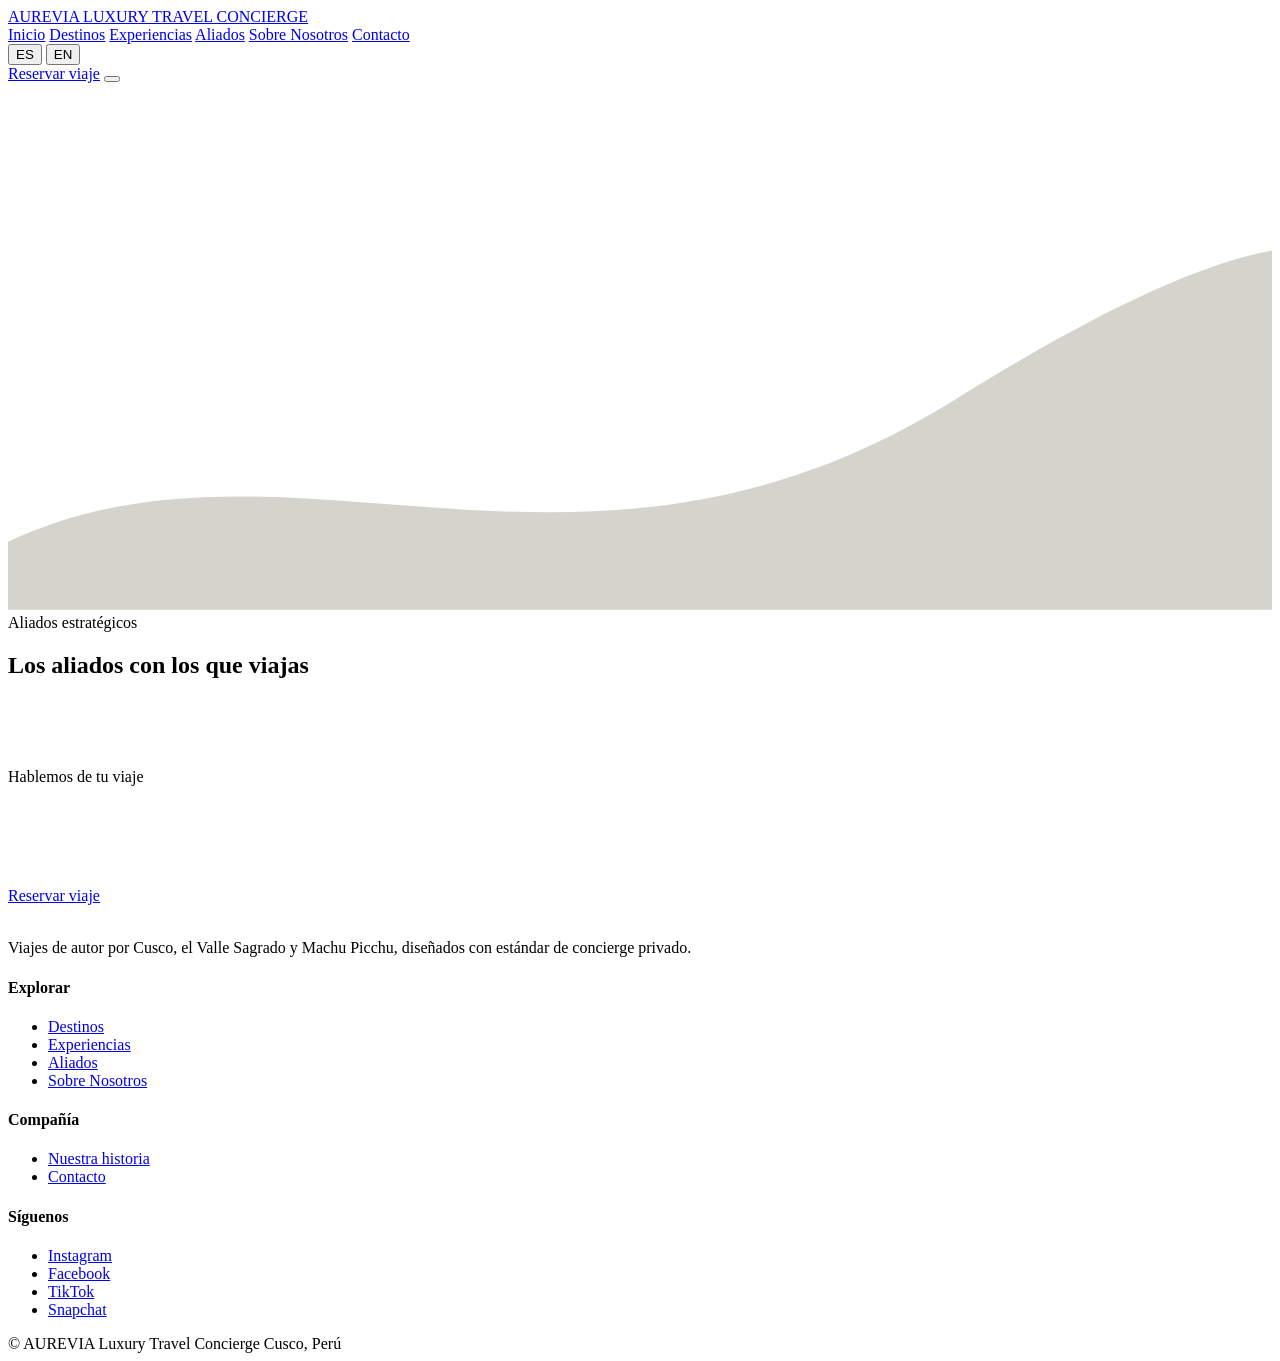
==== aliados.html @ 3291f4ff "Add files via upload" ====
<!DOCTYPE html>
<html lang="es">
<head>
<meta charset="UTF-8">
<meta name="viewport" content="width=device-width, initial-scale=1.0">
<title>Aliados — AUREVIA Luxury Travel Concierge</title>
<meta name="description" content="Los hoteles y trenes aliados de AUREVIA en Cusco, el Valle Sagrado y Machu Picchu, evaluados directamente por nuestro equipo.">
<link rel="icon" href="data:,">
<link rel="stylesheet" href="css/style.css">
</head>
<body>

<header class="site-header">
  <div class="container">
    <a href="index.html" class="logo">
      <span class="logo-mark"></span>
      <span class="logo-text">
        <span class="logo-word">AUREVIA</span>
        <span class="logo-tag">LUXURY TRAVEL CONCIERGE</span>
      </span>
    </a>
    <nav class="main-nav">
      <a href="index.html" data-i18n="nav_inicio">Inicio</a>
      <a href="destinos.html" data-i18n="nav_destinos">Destinos</a>
      <a href="experiencias.html" data-i18n="nav_experiencias">Experiencias</a>
      <a href="aliados.html" aria-current="page" data-i18n="nav_aliados">Aliados</a>
      <a href="sobre-nosotros.html" data-i18n="nav_nosotros">Sobre Nosotros</a>
      <a href="index.html#contacto" data-i18n="nav_contacto">Contacto</a>
    </nav>
    <div class="header-actions">
      <div class="lang-toggle">
        <button type="button" data-lang="es">ES</button>
        <button type="button" data-lang="en">EN</button>
      </div>
      <a href="index.html#contacto" class="btn" data-i18n="cta_reservar">Reservar viaje</a>
      <button class="nav-toggle" data-i18n-aria="aria_abrir_menu" aria-label="Abrir menú" aria-expanded="false"></button>
    </div>
  </div>
</header>

<main>
  <section class="page-hero">
    <div class="brand-curve">
      <svg viewBox="0 0 1200 500" preserveAspectRatio="none">
        <path d="M-100 500 C 200 250, 500 550, 900 300 S 1300 200 1300 200 V500 Z" fill="#959581" opacity="0.4"/>
      </svg>
    </div>
    <div class="container">
      <span class="section-kicker" data-i18n="aliados_kicker">Aliados estratégicos</span>
      <h1 data-i18n="aliados_page_title">Los aliados con los que viajas</h1>
      <p class="lede" style="color:rgba(255,255,255,.78);max-width:56ch;margin-top:1rem" data-i18n="aliados_page_lede">Cada hotel y cada tren de este listado pasó por una evaluación directa de AUREVIA antes de sumarse como aliado — no son acuerdos comerciales genéricos.</p>
      <div class="filter-row" data-filter-for="aliados-grid"></div>
    </div>
  </section>

  <section>
    <div class="container">
      <div class="card-grid" id="aliados-grid"></div>
    </div>
  </section>

  <section class="bg-black text-center">
    <div class="container center-head">
      <span class="section-kicker" style="color:var(--c-olive)" data-i18n="closing_kicker">Hablemos de tu viaje</span>
      <h2 style="color:#fff" data-i18n="closing_title">Cuéntanos qué estás imaginando</h2>
      <p style="color:rgba(255,255,255,.75);margin-inline:auto;margin-top:1rem" data-i18n="closing_text">Un especialista de AUREVIA te responderá en menos de 24 horas con una propuesta inicial.</p>
      <a href="index.html#contacto" class="btn btn-light mt-lg" data-i18n="cta_reservar">Reservar viaje</a>
    </div>
  </section>
</main>

<footer class="site-footer">
  <div class="container">
    <div class="footer-grid">
      <div class="footer-brand">
        <span class="logo-word" style="color:#fff">AUREVIA</span>
        <p data-i18n="footer_tagline">Viajes de autor por Cusco, el Valle Sagrado y Machu Picchu, diseñados con estándar de concierge privado.</p>
      </div>
      <div>
        <h4 data-i18n="footer_explorar">Explorar</h4>
        <ul>
          <li><a href="destinos.html" data-i18n="nav_destinos">Destinos</a></li>
          <li><a href="experiencias.html" data-i18n="nav_experiencias">Experiencias</a></li>
          <li><a href="aliados.html" data-i18n="nav_aliados">Aliados</a></li>
          <li><a href="sobre-nosotros.html" data-i18n="nav_nosotros">Sobre Nosotros</a></li>
        </ul>
      </div>
      <div>
        <h4 data-i18n="footer_compania">Compañía</h4>
        <ul>
          <li><a href="sobre-nosotros.html" data-i18n="footer_historia">Nuestra historia</a></li>
          <li><a href="index.html#contacto" data-i18n="nav_contacto">Contacto</a></li>
        </ul>
      </div>
      <div>
        <h4 data-i18n="footer_seguenos">Síguenos</h4>
        <ul>
          <li><a href="#">Instagram</a></li>
          <li><a href="#">Facebook</a></li>
          <li><a href="#">TikTok</a></li>
          <li><a href="#">Snapchat</a></li>
        </ul>
      </div>
    </div>
    <div class="footer-bottom">
      <span>© <span data-year></span> AUREVIA Luxury Travel Concierge</span>
      <span data-i18n="footer_location">Cusco, Perú</span>
    </div>
  </div>
</footer>

<a href="https://wa.me/51984000000?text=Hola%20AUREVIA%2C%20quisiera%20más%20información%20sobre%20un%20viaje"
   target="_blank" rel="noopener" class="whatsapp-float" aria-label="WhatsApp"></a>

<script src="js/icons.js"></script>
<script src="js/data.js"></script>
<script src="js/main.js"></script>
</body>
</html>
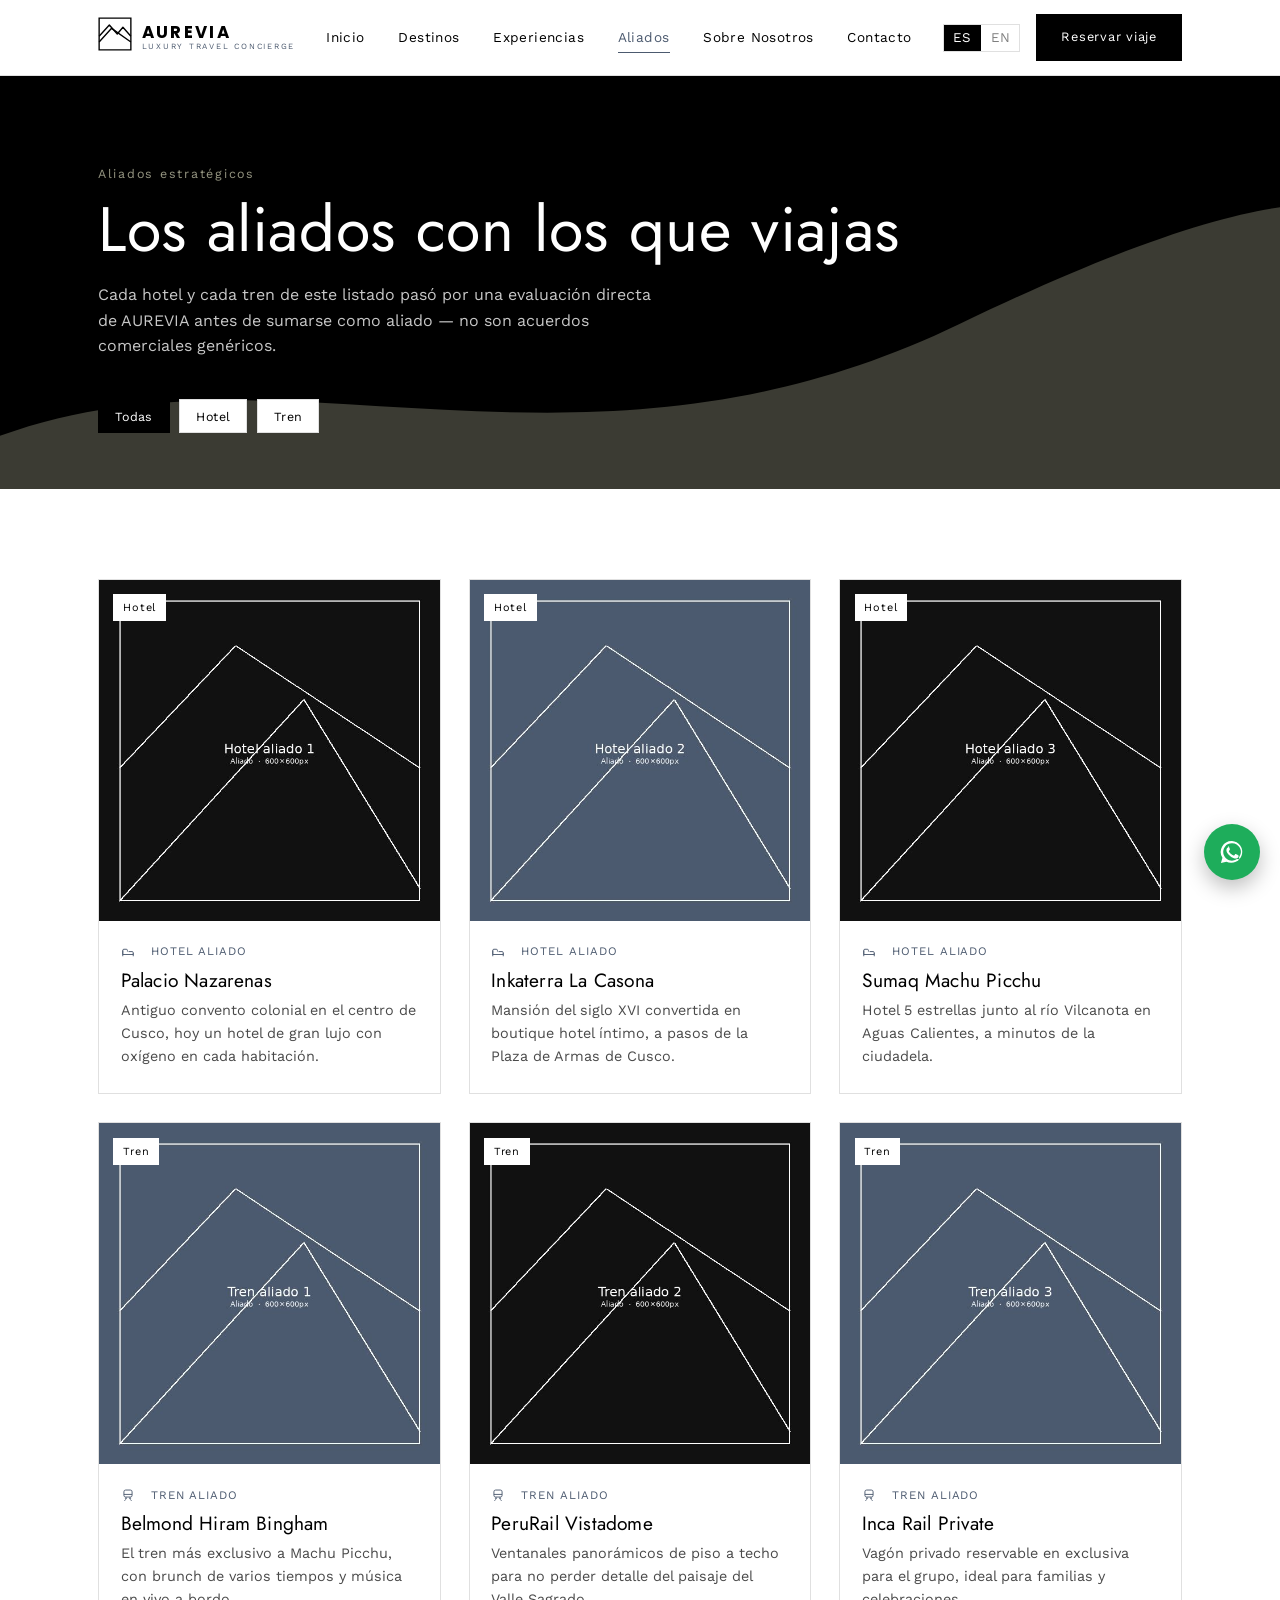
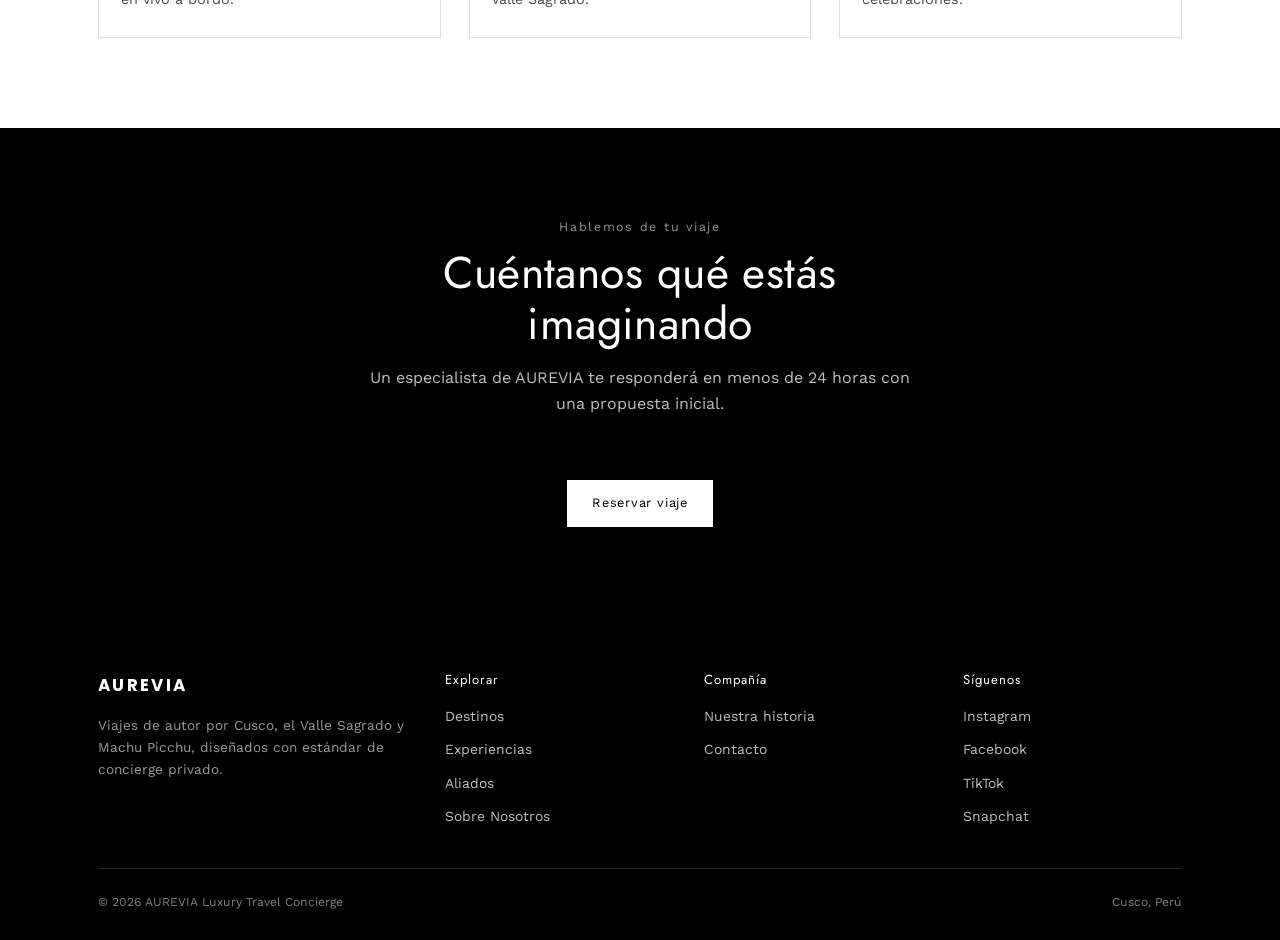
==== commit 3310bdbd: "Add files via upload" ====
--- a/aliados.html
+++ b/aliados.html
@@ -5,7 +5,20 @@
 <meta name="viewport" content="width=device-width, initial-scale=1.0">
 <title>Aliados — AUREVIA Luxury Travel Concierge</title>
 <meta name="description" content="Los hoteles y trenes aliados de AUREVIA en Cusco, el Valle Sagrado y Machu Picchu, evaluados directamente por nuestro equipo.">
+<link rel="canonical" href="https://aurevia-luxury.com/aliados.html">
+<meta name="theme-color" content="#4C5A6F">
+<meta property="og:type" content="website">
+<meta property="og:site_name" content="AUREVIA Luxury Travel Concierge">
+<meta property="og:title" content="Aliados — AUREVIA Luxury Travel Concierge">
+<meta property="og:description" content="Los hoteles y trenes aliados de AUREVIA en Cusco, el Valle Sagrado y Machu Picchu, evaluados directamente por nuestro equipo.">
+<meta property="og:url" content="https://aurevia-luxury.com/aliados.html">
+<meta property="og:image" content="https://aurevia-luxury.com/img/hero-portada-01.jpg">
+<meta property="og:locale" content="es_PE">
+<meta name="twitter:card" content="summary_large_image">
 <link rel="icon" href="data:,">
+<link rel="preconnect" href="https://fonts.googleapis.com">
+<link rel="preconnect" href="https://fonts.gstatic.com" crossorigin>
+<link rel="stylesheet" href="https://fonts.googleapis.com/css2?family=Jost:wght@300;400;500&family=Poppins:wght@600;700&family=Work+Sans:wght@400;500;600&display=swap">
 <link rel="stylesheet" href="css/style.css">
 </head>
 <body>
@@ -109,11 +122,12 @@
   </div>
 </footer>
 
-<a href="https://wa.me/51984000000?text=Hola%20AUREVIA%2C%20quisiera%20más%20información%20sobre%20un%20viaje"
+<a href="https://wa.me/51978276600?text=Hola%20AUREVIA%2C%20quisiera%20más%20información%20sobre%20un%20viaje"
    target="_blank" rel="noopener" class="whatsapp-float" aria-label="WhatsApp"></a>
 
 <script src="js/icons.js"></script>
 <script src="js/data.js"></script>
+<script src="js/img-seo.js"></script>
 <script src="js/main.js"></script>
 </body>
 </html>
--- a/css/style.css
+++ b/css/style.css
@@ -0,0 +1,469 @@
+/* =========================================================
+   AUREVIA — Luxury Travel Concierge
+   Sistema de diseño basado en MANUAL_DE_IDENTIDAD_CORPORATIVA
+   ========================================================= */
+
+/* ---- Fuentes (sustitutas libres — ver README.md) ---- */
+
+:root{
+  /* Paleta oficial del manual (pág. 7-8) */
+  --c-black:      #000000;   /* Pantone Black 6C */
+  --c-white:      #FFFFFF;
+  --c-blue:       #4C5A6F;   /* Azul acero — Pantone 7694 U */
+  --c-olive:      #959581;   /* Verde oliva — Pantone 5767 U */
+
+  /* Neutros de soporte (no oficiales, solo para superficies/UI) */
+  --c-ivory:      #F5F3EE;   /* fondo cálido, como en las láminas del manual */
+  --c-ivory-2:    #EAE7DE;
+  --c-line:       rgba(0,0,0,.12);
+  --c-blue-10:    rgba(76,90,111,.08);
+  --c-olive-10:   rgba(149,149,129,.14);
+
+  /* Tipografía */
+  --f-logo:     'Poppins', sans-serif;      /* reemplazo temporal de Circular Std Medium (uso exclusivo del logo) */
+  --f-heading:  'Jost', sans-serif;         /* reemplazo temporal de Louis George Cafe Light */
+  --f-body:     'Work Sans', sans-serif;    /* reemplazo temporal de Apercu Pro */
+
+  /* Escala tipográfica */
+  --step-1: clamp(2.6rem, 2rem + 2.4vw, 4.6rem);   /* H1 hero */
+  --step-2: clamp(1.9rem, 1.5rem + 1.6vw, 3rem);   /* H2 sección */
+  --step-3: clamp(1.3rem, 1.1rem + .6vw, 1.7rem);  /* H3 tarjeta */
+  --step-0: 1rem;
+  --step--1: .875rem;
+
+  /* Layout */
+  --container: 1180px;
+  --gutter: clamp(1.25rem, 4vw, 3rem);
+  --radius: 2px; /* la marca es angular — sin esquinas redondeadas */
+
+  --ease: cubic-bezier(.4,0,.2,1);
+}
+
+*,*::before,*::after{ box-sizing:border-box; }
+html{ scroll-behavior:smooth; }
+/* Red de seguridad: cualquier ícono SVG inyectado por JS que no tenga
+   una regla de tamaño más específica cae aquí, en vez de renderizar
+   al tamaño por defecto del navegador (300×150) y romper el layout. */
+svg{ width:1em; height:1em; }
+body{
+  margin:0;
+  font-family:var(--f-body);
+  color:var(--c-black);
+  background:var(--c-white);
+  line-height:1.6;
+  -webkit-font-smoothing:antialiased;
+}
+img{ max-width:100%; display:block; }
+a{ color:inherit; text-decoration:none; }
+ul{ list-style:none; margin:0; padding:0; }
+button{ font-family:inherit; cursor:pointer; }
+input,select,textarea{ font-family:inherit; font-size:1rem; }
+
+.container{
+  width:100%;
+  max-width:var(--container);
+  margin-inline:auto;
+  padding-inline:var(--gutter);
+}
+
+h1,h2,h3,h4{
+  font-family:var(--f-heading);
+  font-weight:400;
+  line-height:1.15;
+  margin:0;
+  letter-spacing:.01em;
+}
+h1{ font-size:var(--step-1); }
+h2{ font-size:var(--step-2); }
+h3{ font-size:var(--step-3); }
+p{ margin:0 0 1rem; max-width:62ch; }
+
+:focus-visible{ outline:2px solid var(--c-blue); outline-offset:3px; }
+
+@media (prefers-reduced-motion: reduce){
+  *{ animation-duration:.001ms !important; transition-duration:.001ms !important; scroll-behavior:auto !important; }
+}
+
+/* ---------- Motivo de marca: curva orgánica (pág. 4-5 del manual) ---------- */
+.brand-curve{
+  position:absolute; inset:0; overflow:hidden; pointer-events:none; z-index:0;
+}
+.brand-curve svg{ position:absolute; width:100%; height:100%; }
+
+/* ---------- Header ---------- */
+.site-header{
+  position:sticky; top:0; z-index:40;
+  border-bottom:1px solid var(--c-line);
+  transition:box-shadow .2s var(--ease);
+}
+/* Fondo + blur en un pseudo-elemento: si backdrop-filter va en el propio header,
+   éste pasa a ser el "containing block" de .main-nav (position:fixed) y el menú
+   móvil se queda sin altura/fondo (se ve transparente en Android). */
+.site-header::before{
+  content:""; position:absolute; inset:0; z-index:-1; pointer-events:none;
+  background:rgba(255,255,255,.97);
+  -webkit-backdrop-filter:blur(8px); backdrop-filter:blur(8px);
+}
+.site-header.is-scrolled{ box-shadow:0 6px 18px rgba(0,0,0,.08); }
+.site-header .container{
+  display:flex; align-items:center; justify-content:space-between;
+  padding-block:.9rem;
+}
+.logo{ display:flex; align-items:center; gap:.6rem; }
+.logo svg{ width:34px; height:34px; flex:none; }
+.logo-text{ display:flex; flex-direction:column; line-height:1; }
+.logo-word{
+  font-family:var(--f-logo); font-weight:700; font-size:1.05rem;
+  letter-spacing:.14em; color:var(--c-black);
+}
+.logo-tag{
+  font-family:var(--f-body); font-weight:400; font-size:.5rem;
+  letter-spacing:.22em; color:var(--c-blue); margin-top:.15rem;
+}
+.main-nav{ display:flex; align-items:center; gap:2.1rem; }
+.main-nav a{
+  font-size:.85rem; letter-spacing:.03em; color:var(--c-black);
+  position:relative; padding-block:.3rem;
+}
+.main-nav a::after{
+  content:''; position:absolute; left:0; right:0; bottom:0; height:1px;
+  background:var(--c-blue); transform:scaleX(0); transform-origin:left;
+  transition:transform .25s var(--ease);
+}
+.main-nav a:hover::after,
+.main-nav a[aria-current="page"]::after{ transform:scaleX(1); }
+.main-nav a[aria-current="page"]{ color:var(--c-blue); }
+
+.header-actions{ display:flex; align-items:center; gap:1rem; }
+.lang-toggle{
+  display:flex; border:1px solid var(--c-line); font-size:.72rem; letter-spacing:.05em;
+}
+.lang-toggle button{
+  background:none; border:0; padding:.35rem .6rem; color:var(--c-black); opacity:.5;
+}
+.lang-toggle button.is-active{ opacity:1; background:var(--c-black); color:var(--c-white); }
+
+.btn{
+  display:inline-flex; align-items:center; gap:.5rem;
+  padding:.75rem 1.5rem; font-size:.8rem; letter-spacing:.06em;
+  border:1px solid var(--c-black); background:var(--c-black); color:var(--c-white);
+  transition:background .2s var(--ease), color .2s var(--ease), border-color .2s var(--ease);
+}
+.btn:hover{ background:var(--c-blue); border-color:var(--c-blue); }
+.btn.btn-outline{ background:transparent; color:var(--c-black); }
+.btn.btn-outline:hover{ background:var(--c-black); color:var(--c-white); }
+.btn.btn-light{ background:var(--c-white); color:var(--c-black); border-color:var(--c-white); }
+.btn.btn-light:hover{ background:var(--c-olive); border-color:var(--c-olive); color:var(--c-white); }
+
+.nav-toggle{
+  display:none; background:none; border:1px solid var(--c-line); width:38px; height:38px;
+  align-items:center; justify-content:center; color:var(--c-black);
+}
+.nav-toggle svg{ width:20px; height:20px; }
+.nav-toggle:hover{ background:var(--c-black); color:var(--c-white); border-color:var(--c-black); }
+
+/* ---------- Hero ---------- */
+.hero{
+  position:relative; overflow:hidden;
+  min-height:88vh; display:flex; align-items:flex-end;
+  background:var(--c-black); color:var(--c-white);
+}
+.hero-media{ position:absolute; inset:0; }
+.hero-media img{ width:100%; height:100%; object-fit:cover; opacity:.62; }
+.hero-media::after{
+  content:''; position:absolute; inset:0;
+  background:linear-gradient(0deg, rgba(0,0,0,.88) 0%, rgba(0,0,0,.35) 55%, rgba(0,0,0,.25) 100%);
+}
+.hero-content{ position:relative; z-index:1; padding-block:4rem 3.5rem; }
+.hero-eyebrow{
+  font-size:.78rem; letter-spacing:.18em; color:var(--c-olive); margin-bottom:1.1rem;
+}
+.hero h1{ color:var(--c-white); max-width:16ch; }
+.hero p.lede{ color:rgba(255,255,255,.82); max-width:46ch; margin-top:1.1rem; font-size:1.05rem; }
+.hero-actions{ display:flex; gap:1rem; margin-top:2rem; flex-wrap:wrap; }
+
+/* ---------- Secciones ---------- */
+section{ padding-block:clamp(3.5rem, 7vw, 6.5rem); position:relative; }
+.section-head{
+  display:flex; justify-content:space-between; align-items:flex-end; gap:2rem;
+  margin-bottom:2.75rem; flex-wrap:wrap;
+}
+.section-kicker{ font-size:.78rem; letter-spacing:.14em; color:var(--c-blue); margin-bottom:.6rem; display:block; }
+.section-head p{ margin-top:.9rem; color:#444; }
+.section-link{ font-size:.85rem; border-bottom:1px solid var(--c-black); padding-bottom:.15rem; white-space:nowrap; }
+.section-link:hover{ color:var(--c-blue); border-color:var(--c-blue); }
+
+.bg-ivory{ background:var(--c-ivory); }
+.bg-black{ background:var(--c-black); color:var(--c-white); }
+.bg-blue{ background:var(--c-blue); color:var(--c-white); }
+
+/* ---------- Grid de tarjetas (destinos / experiencias) ---------- */
+.card-grid{
+  display:grid; grid-template-columns:repeat(3, 1fr); gap:1.75rem;
+}
+.card{
+  position:relative; background:var(--c-white); border:1px solid var(--c-line);
+  display:flex; flex-direction:column; overflow:hidden;
+}
+.card-media{ position:relative; aspect-ratio:4/5; overflow:hidden; background:var(--c-ivory-2); }
+.card-media img{ width:100%; height:100%; object-fit:cover; transition:transform .5s var(--ease); }
+.card:hover .card-media img{ transform:scale(1.04); }
+.card-tag{
+  position:absolute; top:.9rem; left:.9rem; background:var(--c-white);
+  font-size:.68rem; letter-spacing:.08em; padding:.3rem .6rem; color:var(--c-black);
+  text-transform:capitalize;
+}
+.card-body{ padding:1.35rem 1.35rem 1.6rem; display:flex; flex-direction:column; gap:.6rem; flex:1; }
+.card-body h3{ font-size:1.2rem; }
+.card-body p{ font-size:.9rem; color:#4a4a4a; margin-bottom:0; }
+.card-meta{
+  display:flex; gap:1rem; font-size:.76rem; color:var(--c-blue);
+  margin-top:auto; padding-top:.9rem; border-top:1px solid var(--c-line);
+}
+.card-meta span{ display:flex; align-items:center; gap:.35rem; }
+.card-meta svg{ width:14px; height:14px; }
+.card-open{
+  margin-top:.4rem; font-size:.8rem; letter-spacing:.05em;
+  display:inline-flex; align-items:center; gap:.4rem; align-self:flex-start;
+}
+.card-open svg{ width:14px; height:14px; transition:transform .2s var(--ease); }
+.card:hover .card-open svg{ transform:translateX(3px); }
+
+/* ---------- Carrusel de aliados ---------- */
+.allies-track{
+  display:flex; gap:2.5rem; overflow-x:auto; padding-block:.5rem 1rem;
+  scroll-snap-type:x mandatory; -webkit-overflow-scrolling:touch;
+}
+.allies-track::-webkit-scrollbar{ height:4px; }
+.allies-track::-webkit-scrollbar-thumb{ background:var(--c-line); }
+.ally{
+  flex:none; width:190px; scroll-snap-align:start;
+  display:flex; flex-direction:column; align-items:center; gap:.7rem;
+}
+.ally-media{
+  width:100%; aspect-ratio:1/1; background:var(--c-ivory);
+  display:flex; align-items:center; justify-content:center; overflow:hidden;
+}
+.ally-media img{ width:100%; height:100%; object-fit:cover; }
+.ally span{ font-size:.78rem; letter-spacing:.03em; text-align:center; color:#555; }
+.allies-controls{ display:flex; gap:.6rem; margin-top:1rem; }
+.allies-controls button{
+  width:38px; height:38px; border:1px solid var(--c-line); background:none;
+  display:flex; align-items:center; justify-content:center;
+}
+.allies-controls button svg{ width:16px; height:16px; }
+.allies-controls button:hover{ background:var(--c-black); border-color:var(--c-black); color:var(--c-white); }
+
+/* ---------- Sobre nosotros / valores ---------- */
+.split{
+  display:grid; grid-template-columns:1fr 1fr; gap:clamp(2rem,5vw,5rem); align-items:center;
+}
+.split img{ width:100%; aspect-ratio:4/5; object-fit:cover; }
+.value-list{ display:grid; gap:1.6rem; margin-top:2rem; }
+.value-item{ display:flex; gap:1rem; }
+.value-item svg{ width:26px; height:26px; flex:none; color:var(--c-blue); }
+.value-item h3{ font-size:1.05rem; margin-bottom:.3rem; }
+.value-item p{ font-size:.92rem; color:#4a4a4a; margin:0; }
+
+.stat-row{ display:flex; gap:clamp(2rem,6vw,5rem); flex-wrap:wrap; margin-top:1rem; }
+.stat b{ display:block; font-family:var(--f-heading); font-size:2.4rem; color:var(--c-blue); }
+.stat span{ font-size:.8rem; letter-spacing:.04em; color:#555; }
+
+/* ---------- Formulario de contacto ---------- */
+.contact-wrap{ display:grid; grid-template-columns:.9fr 1.1fr; gap:clamp(2rem,5vw,4rem); }
+.contact-info h2{ margin-bottom:1rem; }
+.contact-list{ display:grid; gap:1.1rem; margin-top:2rem; }
+.contact-list li{ display:flex; gap:.8rem; align-items:flex-start; font-size:.92rem; }
+.contact-list svg{ width:18px; height:18px; color:var(--c-olive); flex:none; margin-top:.15rem; }
+.social-row{ display:flex; gap:.8rem; margin-top:2rem; }
+.social-row a{
+  width:38px; height:38px; border:1px solid var(--c-line); display:flex;
+  align-items:center; justify-content:center; flex:none;
+}
+.social-row a svg{ width:16px; height:16px; }
+.social-row a:hover{ background:var(--c-black); border-color:var(--c-black); color:var(--c-white); }
+
+.form-grid{ display:grid; grid-template-columns:1fr 1fr; gap:1.1rem; }
+.form-grid .full{ grid-column:1/-1; }
+.field{ display:flex; flex-direction:column; gap:.4rem; }
+.field label{ font-size:.76rem; letter-spacing:.04em; color:#444; }
+.field.is-required label::after{ content:" *"; color:var(--c-blue); }
+.field input, .field select, .field textarea{
+  border:1px solid var(--c-line); background:var(--c-white); padding:.75rem .9rem; font-size:.92rem;
+}
+.field input:focus, .field select:focus, .field textarea:focus{ border-color:var(--c-blue); }
+.dynamic-field{ display:none; }
+.dynamic-field.is-visible{ display:flex; }
+.form-note{ font-size:.78rem; color:#666; margin-top:.75rem; }
+.form-success{
+  display:none; border:1px solid var(--c-olive); background:var(--c-olive-10);
+  padding:1rem 1.2rem; font-size:.9rem; margin-top:1rem;
+}
+.form-success.is-visible{ display:block; }
+.form-success.is-error{ color:#8a2b2b; border-color:#8a2b2b; }
+.required-note{ font-size:.76rem; color:#777; margin-top:.9rem; }
+
+/* ---------- Botón flotante de WhatsApp ---------- */
+.whatsapp-float{
+  position:fixed; right:1.25rem; bottom:1.25rem; z-index:60;
+  width:56px; height:56px; border-radius:50%; background:#1EAD5B; color:#fff;
+  display:flex; align-items:center; justify-content:center;
+  box-shadow:0 8px 20px rgba(0,0,0,.25);
+  transition:transform .2s var(--ease);
+}
+.whatsapp-float svg{ width:28px; height:28px; }
+.whatsapp-float:hover{ transform:scale(1.07); }
+
+/* ---------- Footer ---------- */
+.site-footer{ background:var(--c-black); color:rgba(255,255,255,.75); padding-block:3.5rem 1.75rem; }
+.footer-grid{
+  display:grid; grid-template-columns:1.4fr 1fr 1fr 1fr; gap:2.5rem;
+  padding-bottom:2.5rem; border-bottom:1px solid rgba(255,255,255,.15);
+}
+.footer-grid h4{ color:var(--c-white); font-size:.82rem; letter-spacing:.08em; margin-bottom:1.1rem; }
+.footer-grid ul{ display:grid; gap:.7rem; font-size:.87rem; }
+.footer-grid ul a:hover{ color:var(--c-white); }
+.footer-brand p{ font-size:.85rem; margin-top:1rem; color:rgba(255,255,255,.6); }
+.footer-bottom{
+  display:flex; justify-content:space-between; padding-top:1.5rem; font-size:.76rem;
+  color:rgba(255,255,255,.5); flex-wrap:wrap; gap:.6rem;
+}
+
+/* ---------- Modal (ficha de destino / experiencia) ---------- */
+.modal-overlay{
+  position:fixed; inset:0; background:rgba(0,0,0,.72); z-index:100;
+  display:none; align-items:center; justify-content:center; padding:1.5rem;
+}
+.modal-overlay.is-open{ display:flex; }
+.modal{
+  background:var(--c-white); width:min(920px, 100%); max-height:88vh; overflow-y:auto;
+  display:grid; grid-template-columns:1fr 1fr; position:relative;
+}
+.modal-close{
+  position:absolute; top:.9rem; right:.9rem; width:36px; height:36px; background:var(--c-white);
+  border:1px solid var(--c-line); display:flex; align-items:center; justify-content:center; z-index:2;
+}
+.modal-close svg{ width:16px; height:16px; }
+.modal-media{ position:relative; min-height:260px; background:var(--c-ivory-2); }
+.modal-media img{ width:100%; height:100%; object-fit:cover; position:absolute; inset:0; }
+.modal-body{ padding:2.2rem; display:flex; flex-direction:column; }
+.modal-body .card-tag{ position:static; align-self:flex-start; background:var(--c-ivory); margin-bottom:1rem; }
+.modal-body h3{ font-size:1.6rem; margin-bottom:.8rem; }
+.modal-facts{ display:grid; gap:.6rem; margin:1.2rem 0; font-size:.86rem; }
+.modal-facts li{ display:flex; gap:.6rem; align-items:flex-start; }
+.modal-facts svg{ width:16px; height:16px; color:var(--c-blue); margin-top:.1rem; flex:none; }
+.modal-body .btn{ align-self:flex-start; margin-top:1rem; }
+.modal-tips{
+  background:var(--c-ivory); border-left:2px solid var(--c-olive);
+  padding:1rem 1.1rem; margin-top:1.4rem;
+}
+.modal-tips h4{
+  font-family:var(--f-body); font-size:.78rem; letter-spacing:.06em; text-transform:uppercase;
+  color:var(--c-blue); margin:0 0 .7rem;
+}
+.modal-tips ul{ display:grid; gap:.55rem; }
+.modal-tips li{ display:flex; gap:.55rem; align-items:flex-start; font-size:.86rem; color:#333; }
+.modal-tips svg{ width:15px; height:15px; color:var(--c-olive); margin-top:.15rem; flex:none; }
+
+/* ---------- Página interior (destinos.html / experiencias.html) ---------- */
+.page-hero{
+  position:relative; background:var(--c-black); color:var(--c-white);
+  padding-block:5.5rem 3.5rem; overflow:hidden;
+}
+.page-hero .container{ position:relative; z-index:1; }
+.page-hero .section-kicker{ color:var(--c-olive); }
+.page-hero h1{ color:var(--c-white); max-width:24ch; }
+.filter-row{ display:flex; gap:.6rem; flex-wrap:wrap; margin-top:2.5rem; }
+.filter-row button{
+  border:1px solid var(--c-line); background:var(--c-white); padding:.55rem 1rem;
+  font-size:.78rem; letter-spacing:.03em;
+}
+.filter-row button.is-active{ background:var(--c-black); border-color:var(--c-black); color:var(--c-white); }
+
+/* ---------- Página de Aliados (aliados.html) ---------- */
+.ally-card{
+  background:var(--c-white); border:1px solid var(--c-line);
+  display:flex; flex-direction:column; overflow:hidden;
+}
+.ally-card:hover .card-media img{ transform:scale(1.04); }
+.ally-card .card-media{ aspect-ratio:1/1; }
+.ally-card .card-body{ gap:.5rem; }
+.ally-card .card-body span.ally-kind{
+  font-size:.72rem; letter-spacing:.08em; text-transform:uppercase; color:var(--c-blue);
+  display:flex; align-items:center; gap:.4rem;
+}
+.ally-card .card-body span.ally-kind svg{ width:14px; height:14px; }
+
+/* ---------- Utilidades ---------- */
+.mt-lg{ margin-top:3rem; }
+.text-center{ text-align:center; }
+.center-head{ max-width:640px; margin-inline:auto; text-align:center; }
+.visually-hidden{
+  position:absolute; width:1px; height:1px; overflow:hidden; clip:rect(0 0 0 0); white-space:nowrap;
+}
+
+/* ---------- Responsive ---------- */
+@media (max-width: 980px){
+  .card-grid{ grid-template-columns:repeat(2,1fr); }
+  .split{ grid-template-columns:1fr; }
+  .contact-wrap{ grid-template-columns:1fr; }
+  .footer-grid{ grid-template-columns:1fr 1fr; }
+  .modal{ grid-template-columns:1fr; }
+  .modal-media{ min-height:220px; }
+}
+@media (max-width: 720px){
+  .main-nav{
+    position:fixed; top:64px; right:0; bottom:0; left:30%; z-index:50;
+    background:#fff; overflow-y:auto; -webkit-overflow-scrolling:touch;
+    visibility:hidden;
+    flex-direction:column; align-items:flex-start; gap:0; padding:1.5rem var(--gutter);
+    transform:translateX(100%); transition:transform .3s var(--ease), visibility 0s linear .3s;
+    border-left:1px solid var(--c-line);
+  }
+  .main-nav.is-open{ transform:translateX(0); visibility:visible; transition:transform .3s var(--ease), visibility 0s; }
+  .main-nav a{ padding-block:.9rem; width:100%; border-bottom:1px solid var(--c-line); }
+  .nav-toggle{ display:flex; }
+  .header-actions .btn{ display:none; }
+  .card-grid{ grid-template-columns:1fr; }
+  .form-grid{ grid-template-columns:1fr; }
+  .footer-grid{ grid-template-columns:1fr; gap:2rem; }
+}
+
+/* ---------- Carrusel de celebraciones (experiencias.html) ---------- */
+/* Causa del bug móvil: las <img> tenían width/height en el HTML (1600×900) y sin
+   height:auto el alto del atributo ganaba al aspect-ratio, estirando la imagen a 900px
+   y recortándola con object-fit. Ahora el alto lo manda siempre el aspect-ratio. */
+.celebration-carousel{ position:relative; width:100%; max-width:900px; margin:2.5rem auto 0; min-width:0; }
+.cc-track{
+  display:flex; overflow-x:auto; overscroll-behavior-x:contain; scroll-snap-type:x mandatory;
+  -webkit-overflow-scrolling:touch; scrollbar-width:none; touch-action:pan-x pan-y;
+}
+.cc-track::-webkit-scrollbar{ display:none; }
+.cc-slide{ flex:0 0 100%; min-width:0; width:100%; margin:0; position:relative; overflow:hidden; scroll-snap-align:center; scroll-snap-stop:always; }
+.cc-slide img{ width:100%; height:auto; aspect-ratio:16/9; object-fit:cover; display:block; background:var(--c-ivory-2); }
+.cc-slide figcaption{
+  position:absolute; left:0; right:0; bottom:0; padding:2.5rem 1.5rem 1.4rem; color:#fff;
+  font-family:var(--f-heading); font-size:clamp(1.05rem, .9rem + 1.2vw, 1.7rem); line-height:1.2; letter-spacing:.02em;
+  background:linear-gradient(to top, rgba(0,0,0,.65), rgba(0,0,0,0));
+}
+.cc-btn{
+  position:absolute; top:calc(50% - 1rem); transform:translateY(-50%); width:42px; height:42px; z-index:2;
+  background:rgba(255,255,255,.92); border:1px solid var(--c-line); color:var(--c-black);
+  display:flex; align-items:center; justify-content:center;
+}
+.cc-btn svg{ width:18px; height:18px; }
+.cc-btn:hover{ background:var(--c-black); color:#fff; border-color:var(--c-black); }
+.cc-btn:focus-visible, .cc-dots button:focus-visible{ outline:2px solid var(--c-blue); outline-offset:2px; }
+.cc-prev{ left:.75rem; } .cc-next{ right:.75rem; }
+.cc-dots{ display:flex; justify-content:center; gap:.4rem; margin-top:.6rem; }
+/* área táctil de 44px de alto con barra visual de 3px */
+.cc-dots button{ position:relative; width:32px; height:44px; border:0; padding:0; background:transparent; }
+.cc-dots button::before{ content:""; position:absolute; left:0; right:0; top:50%; height:3px; margin-top:-1.5px; background:var(--c-line); }
+.cc-dots button.is-active::before{ background:var(--c-black); }
+@media (max-width: 720px){
+  .celebration-carousel{ margin-top:1.5rem; }
+  .cc-btn{ width:36px; height:36px; }
+  .cc-slide img{ aspect-ratio:4/3; }
+  .cc-slide figcaption{ padding:2rem 1rem .9rem; }
+}
+@media (max-width: 380px){ .cc-prev{ left:.4rem; } .cc-next{ right:.4rem; } }
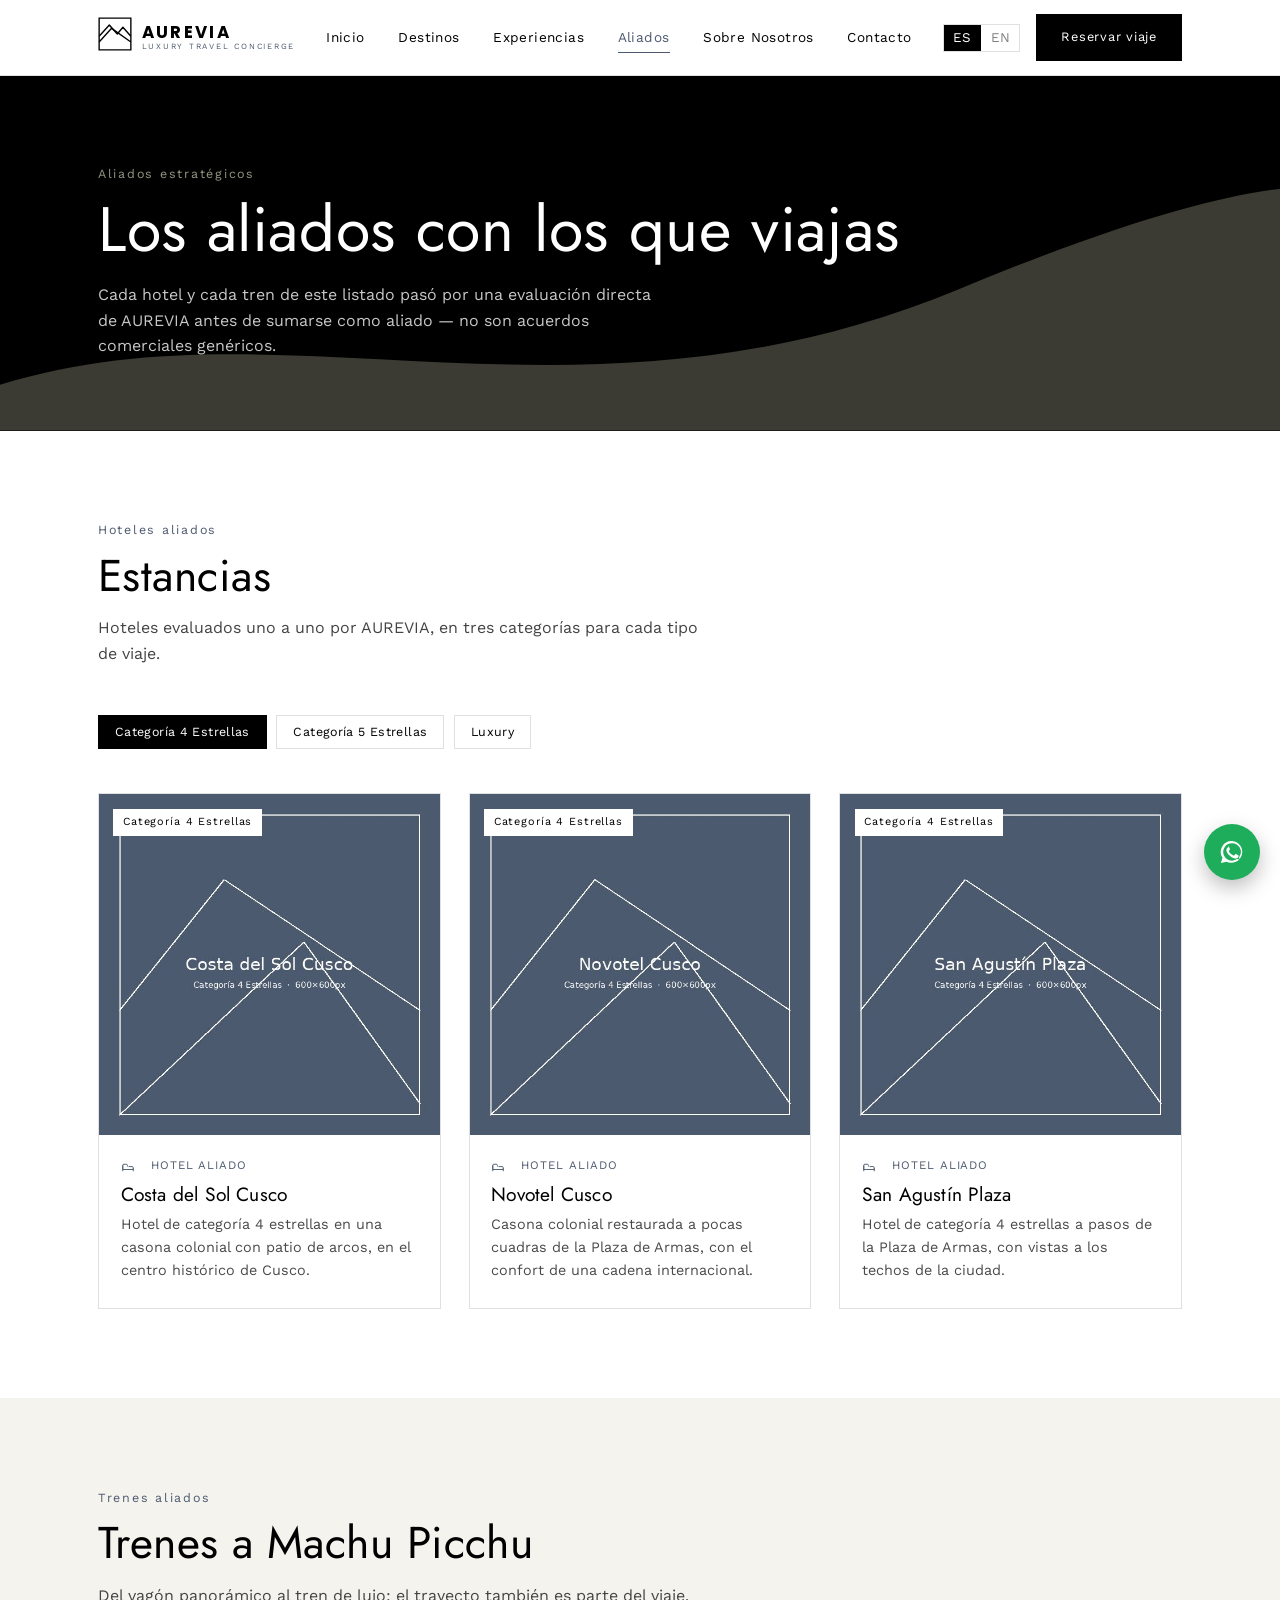
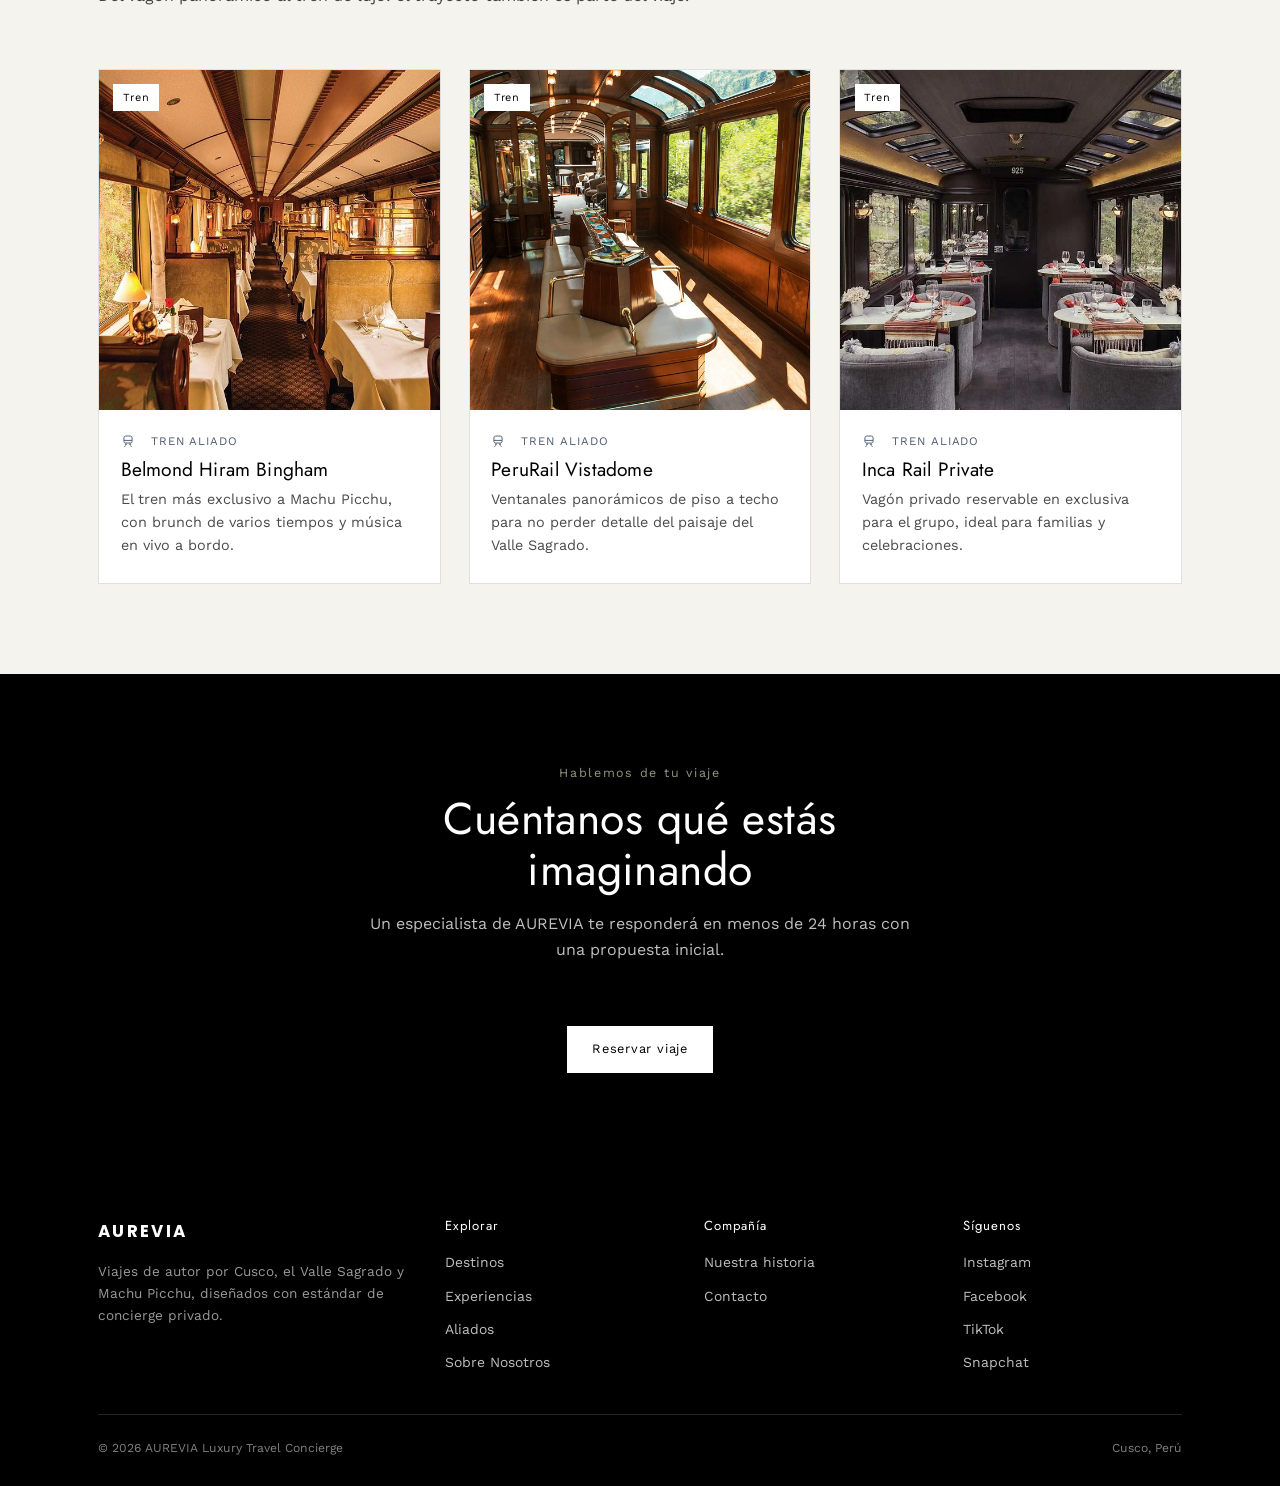
==== commit 8dc818f4: "Aliados en dos secciones: Estancias y Trenes a Machu Picchu - Estancias: hoteles aliados con pestaña" ====
--- a/aliados.html
+++ b/aliados.html
@@ -62,13 +62,35 @@
       <span class="section-kicker" data-i18n="aliados_kicker">Aliados estratégicos</span>
       <h1 data-i18n="aliados_page_title">Los aliados con los que viajas</h1>
       <p class="lede" style="color:rgba(255,255,255,.78);max-width:56ch;margin-top:1rem" data-i18n="aliados_page_lede">Cada hotel y cada tren de este listado pasó por una evaluación directa de AUREVIA antes de sumarse como aliado — no son acuerdos comerciales genéricos.</p>
-      <div class="filter-row" data-filter-for="aliados-grid"></div>
     </div>
   </section>
 
-  <section>
+  <!-- Estancias: hoteles aliados por categoría -->
+  <section id="estancias">
     <div class="container">
-      <div class="card-grid" id="aliados-grid"></div>
+      <div class="section-head">
+        <div>
+          <span class="section-kicker" data-i18n="estancias_kicker">Hoteles aliados</span>
+          <h2 data-i18n="estancias_title">Estancias</h2>
+          <p data-i18n="estancias_lede">Hoteles evaluados uno a uno por AUREVIA, en tres categorías para cada tipo de viaje.</p>
+        </div>
+        <div class="filter-row filter-row--inline" data-filter-for="estancias-grid" role="tablist"></div>
+      </div>
+      <div class="card-grid" id="estancias-grid"></div>
+    </div>
+  </section>
+
+  <!-- Trenes a Machu Picchu -->
+  <section id="trenes" class="bg-ivory">
+    <div class="container">
+      <div class="section-head">
+        <div>
+          <span class="section-kicker" data-i18n="trenes_kicker">Trenes aliados</span>
+          <h2 data-i18n="trenes_title">Trenes a Machu Picchu</h2>
+          <p data-i18n="trenes_lede">Del vagón panorámico al tren de lujo: el trayecto también es parte del viaje.</p>
+        </div>
+      </div>
+      <div class="card-grid" id="trenes-grid"></div>
     </div>
   </section>
 
--- a/css/style.css
+++ b/css/style.css
@@ -37,6 +37,7 @@
   --radius: 2px; /* la marca es angular — sin esquinas redondeadas */
 
   --ease: cubic-bezier(.4,0,.2,1);
+  --ease-out: cubic-bezier(.16,.8,.24,1); /* entradas: arranca rápido y frena suave */
 }
 
 *,*::before,*::after{ box-sizing:border-box; }
@@ -222,10 +223,27 @@
 }
 .card-meta span{ display:flex; align-items:center; gap:.35rem; }
 .card-meta svg{ width:14px; height:14px; }
+/* Requisito para reservar (campo opcional "requisito"): franja sobre la foto */
+.card-req{
+  position:absolute; left:0; right:0; bottom:0; z-index:1;
+  display:flex; align-items:center; gap:.55rem; padding:.7rem .9rem;
+  background:var(--c-black); color:var(--c-white);
+  font-size:.68rem; font-weight:500; letter-spacing:.1em; text-transform:uppercase; line-height:1.3;
+  border-top:2px solid var(--c-olive);
+}
+.card-req svg{ width:16px; height:16px; flex:none; color:var(--c-olive); }
+/* Ruta de un viaje completo (campo opcional "ruta" en data.js) */
+.card-body p.card-route{ font-size:.76rem; letter-spacing:.02em; line-height:1.55; color:var(--c-blue); }
+/* Es un <button>: sin este reset se pinta con el borde y fondo gris del navegador */
 .card-open{
   margin-top:.4rem; font-size:.8rem; letter-spacing:.05em;
   display:inline-flex; align-items:center; gap:.4rem; align-self:flex-start;
-}
+  background:none; border:0; padding:.35rem 0; color:var(--c-black);
+  border-bottom:1px solid transparent; transition:border-color .2s var(--ease), color .2s var(--ease);
+}
+.card-open:hover{ color:var(--c-blue); border-bottom-color:var(--c-blue); }
+/* Toda la tarjeta abre la ficha, no solo el texto "Ver detalle" */
+.card-open::after{ content:""; position:absolute; inset:0; }
 .card-open svg{ width:14px; height:14px; transition:transform .2s var(--ease); }
 .card:hover .card-open svg{ transform:translateX(3px); }
 
@@ -329,41 +347,178 @@
   color:rgba(255,255,255,.5); flex-wrap:wrap; gap:.6rem;
 }
 
-/* ---------- Modal (ficha de destino / experiencia) ---------- */
+/* ---------- Ficha de destino / experiencia ----------
+   Titular arriba, carrusel de fotos con su descripción y el texto debajo. */
 .modal-overlay{
   position:fixed; inset:0; background:rgba(0,0,0,.72); z-index:100;
-  display:none; align-items:center; justify-content:center; padding:1.5rem;
-}
-.modal-overlay.is-open{ display:flex; }
+  display:flex; align-items:center; justify-content:center; padding:1.5rem;
+  visibility:hidden; opacity:0;
+  transition:opacity .35s var(--ease), visibility 0s linear .35s;
+}
+.modal-overlay.is-open{ visibility:visible; opacity:1; transition:opacity .35s var(--ease), visibility 0s; }
 .modal{
-  background:var(--c-white); width:min(920px, 100%); max-height:88vh; overflow-y:auto;
-  display:grid; grid-template-columns:1fr 1fr; position:relative;
-}
+  --mp:2.4rem; /* margen interior de la ficha */
+  background:var(--c-white); width:min(1000px, 100%); max-height:90vh; overflow-y:auto;
+  position:relative; overscroll-behavior:contain;
+  transform:translateY(28px); opacity:0;
+  transition:transform .6s var(--ease-out), opacity .4s var(--ease);
+}
+.modal-overlay.is-open .modal{ transform:none; opacity:1; }
+[hidden]{ display:none !important; }
+
+/* Aviso de requisito bajo el titular de la ficha */
+.modal-req{
+  display:flex; gap:.9rem; align-items:flex-start; margin-top:1.2rem;
+  background:var(--c-black); color:var(--c-white); padding:1rem 1.2rem;
+  border-left:3px solid var(--c-olive);
+}
+.modal-req svg{ width:22px; height:22px; flex:none; color:var(--c-olive); margin-top:.1rem; }
+.modal-req strong{
+  display:block; font-size:.7rem; font-weight:500; letter-spacing:.14em; text-transform:uppercase;
+  color:var(--c-olive); margin-bottom:.25rem;
+}
+.modal-req p{ margin:0; max-width:none; font-size:.95rem; line-height:1.5; }
+.modal-top{ position:sticky; top:0; z-index:3; height:0; display:flex; justify-content:flex-end; }
 .modal-close{
-  position:absolute; top:.9rem; right:.9rem; width:36px; height:36px; background:var(--c-white);
-  border:1px solid var(--c-line); display:flex; align-items:center; justify-content:center; z-index:2;
+  margin:.9rem .9rem 0 0; width:38px; height:38px; flex:none; background:var(--c-white);
+  border:1px solid var(--c-line); display:flex; align-items:center; justify-content:center;
+  transition:background .2s var(--ease), color .2s var(--ease), border-color .2s var(--ease);
 }
 .modal-close svg{ width:16px; height:16px; }
-.modal-media{ position:relative; min-height:260px; background:var(--c-ivory-2); }
-.modal-media img{ width:100%; height:100%; object-fit:cover; position:absolute; inset:0; }
-.modal-body{ padding:2.2rem; display:flex; flex-direction:column; }
-.modal-body .card-tag{ position:static; align-self:flex-start; background:var(--c-ivory); margin-bottom:1rem; }
-.modal-body h3{ font-size:1.6rem; margin-bottom:.8rem; }
-.modal-facts{ display:grid; gap:.6rem; margin:1.2rem 0; font-size:.86rem; }
+.modal-close:hover{ background:var(--c-black); border-color:var(--c-black); color:var(--c-white); }
+
+.modal-head{ padding:var(--mp) calc(var(--mp) + 3rem) 1.5rem var(--mp); }
+.modal-head .card-tag{ position:static; display:inline-block; background:var(--c-ivory); margin-bottom:.9rem; }
+.modal-head h3{ font-size:clamp(1.7rem, 1.2rem + 1.8vw, 2.5rem); font-weight:300; }
+
+/* Carrusel: cada foto conserva su proporción (--ar) a una altura común (--gh) */
+.modal-gallery{ position:relative; --gh:clamp(230px, 44vh, 430px); }
+.mg-track{
+  position:relative; display:flex; gap:.9rem; overflow-x:auto;
+  padding-inline:var(--mp); scroll-padding-inline:var(--mp);
+  scroll-snap-type:x proximity; overscroll-behavior-x:contain;
+  -webkit-overflow-scrolling:touch; scrollbar-width:none;
+}
+.mg-track::-webkit-scrollbar{ display:none; }
+.mg-track::after{ content:""; flex:none; width:calc(var(--mp) - .9rem); }
+.mg-slide{
+  flex:none; margin:0; scroll-snap-align:start;
+  width:min(calc(var(--gh) * var(--ar)), 80vw);
+}
+.mg-slide img{ width:100%; height:var(--gh); object-fit:cover; background:var(--c-ivory-2); }
+.mg-slide figcaption{ padding-top:.75rem; font-size:.8rem; line-height:1.5; color:#555; }
+.mg-slide figcaption strong{
+  display:block; font-family:var(--f-heading); font-weight:400; font-size:1rem;
+  letter-spacing:.01em; color:var(--c-black); margin-bottom:.1rem;
+}
+.mg-track.is-single .mg-slide{ flex:1; width:auto; }
+.mg-track.is-single::after{ display:none; }
+.modal-overlay.is-open .mg-slide{
+  animation:reveal-up .8s var(--ease-out) backwards; animation-delay:calc(var(--i) * 90ms + 180ms);
+}
+.mg-btn{
+  display:none; position:absolute; z-index:1; top:calc(var(--gh) / 2); transform:translateY(-50%);
+  width:42px; height:42px; align-items:center; justify-content:center;
+  background:rgba(255,255,255,.94); border:1px solid var(--c-line); color:var(--c-black);
+  transition:background .2s var(--ease), color .2s var(--ease), opacity .25s var(--ease);
+}
+.modal-gallery.is-scrollable .mg-btn{ display:flex; }
+.mg-btn svg{ width:18px; height:18px; }
+.mg-btn:hover{ background:var(--c-black); border-color:var(--c-black); color:var(--c-white); }
+.mg-btn:disabled{ opacity:0; pointer-events:none; }
+.mg-prev{ left:.9rem; } .mg-next{ right:.9rem; }
+
+.modal-body{
+  display:grid; grid-template-columns:1.55fr 1fr; gap:2.2rem 3rem; align-items:start;
+  padding:2rem var(--mp) var(--mp);
+}
+.modal-desc{ font-size:1.08rem; line-height:1.65; max-width:none; margin:0; }
+.modal-side{ border-top:1px solid var(--c-black); padding-top:1.2rem; }
+.modal-facts{ display:grid; gap:.7rem; font-size:.86rem; }
 .modal-facts li{ display:flex; gap:.6rem; align-items:flex-start; }
-.modal-facts svg{ width:16px; height:16px; color:var(--c-blue); margin-top:.1rem; flex:none; }
-.modal-body .btn{ align-self:flex-start; margin-top:1rem; }
+.modal-facts svg{ width:16px; height:16px; color:var(--c-blue); margin-top:.15rem; flex:none; }
+.modal-includes{
+  display:grid; gap:.5rem; margin-top:1.2rem; padding-top:1.2rem; border-top:1px solid var(--c-line); font-size:.86rem;
+}
+.modal-includes li{ display:flex; align-items:center; gap:.6rem; }
+.modal-includes svg{ width:16px; height:16px; color:var(--c-olive); flex:none; }
+.modal-side .btn{ margin-top:1.6rem; width:100%; justify-content:center; }
+
+/* Lo más destacado: lista con check */
+.modal-highlights{ margin-top:1.8rem; }
+.modal-highlights h4{
+  font-family:var(--f-body); font-size:.78rem; letter-spacing:.06em; text-transform:uppercase;
+  color:var(--c-blue); margin:0 0 .7rem;
+}
+.modal-highlights ul{ display:grid; gap:.6rem; }
+.modal-highlights li{ display:flex; gap:.65rem; align-items:flex-start; font-size:.92rem; line-height:1.5; }
+.modal-highlights svg{
+  width:20px; height:20px; flex:none; margin-top:.05rem; padding:4px;
+  border-radius:50%; background:var(--c-olive); color:var(--c-white); stroke-width:3;
+}
+/* Hotel recomendado: pestañas por categoría y fotos con el nombre encima */
+.modal-hotels{ margin-top:1.8rem; }
+.modal-hotels h4{
+  font-family:var(--f-body); font-size:.78rem; letter-spacing:.06em; text-transform:uppercase;
+  color:var(--c-blue); margin:0 0 .7rem;
+}
+.mh-tabs{ display:flex; flex-wrap:wrap; gap:.4rem; margin-bottom:.9rem; }
+.mh-tabs button{
+  font:inherit; font-size:.78rem; letter-spacing:.04em; cursor:pointer;
+  padding:.5rem .9rem; border:1px solid var(--c-line); background:var(--c-white); color:var(--c-black);
+  transition:background .2s var(--ease), color .2s var(--ease), border-color .2s var(--ease);
+}
+.mh-tabs button:hover{ border-color:var(--c-black); }
+.mh-tabs button.is-active{ background:var(--c-black); border-color:var(--c-black); color:var(--c-white); }
+.mh-grid{ display:grid; grid-template-columns:repeat(auto-fill, minmax(150px, 1fr)); gap:.6rem; }
+.mh-hotel{ position:relative; margin:0; aspect-ratio:4/3; overflow:hidden; background:var(--c-ivory-2); }
+.mh-hotel img{ width:100%; height:100%; object-fit:cover; }
+.mh-hotel figcaption{
+  position:absolute; inset:auto 0 0 0; padding:1.4rem .7rem .6rem;
+  background:linear-gradient(to top, rgba(0,0,0,.7), rgba(0,0,0,0));
+  color:#fff; font-size:.82rem; font-weight:500; line-height:1.3;
+}
+.modal-route{ margin-top:1.8rem; }
+.modal-route h4, .modal-tips h4{
+  font-family:var(--f-body); font-size:.78rem; letter-spacing:.06em; text-transform:uppercase;
+  color:var(--c-blue); margin:0 0 .4rem;
+}
+.modal-route ol{ list-style:none; margin:0; padding:0; }
+.modal-route li{ padding:.85rem 0; border-bottom:1px solid var(--c-line); font-size:.88rem; color:#333; }
+.modal-route li strong{ display:block; font-weight:600; color:var(--c-black); margin-bottom:.15rem; }
+.modal-route p{ font-size:.78rem; color:#666; margin:.8rem 0 0; max-width:none; }
 .modal-tips{
   background:var(--c-ivory); border-left:2px solid var(--c-olive);
-  padding:1rem 1.1rem; margin-top:1.4rem;
-}
-.modal-tips h4{
-  font-family:var(--f-body); font-size:.78rem; letter-spacing:.06em; text-transform:uppercase;
-  color:var(--c-blue); margin:0 0 .7rem;
-}
+  padding:1rem 1.1rem; margin-top:1.8rem;
+}
+.modal-tips h4{ margin-bottom:.7rem; }
 .modal-tips ul{ display:grid; gap:.55rem; }
 .modal-tips li{ display:flex; gap:.55rem; align-items:flex-start; font-size:.86rem; color:#333; }
 .modal-tips svg{ width:15px; height:15px; color:var(--c-olive); margin-top:.15rem; flex:none; }
+
+/* ---------- Animaciones ----------
+   Entrada suave al hacer scroll (.reveal la añade main.js), zoom lento del hero
+   y elevación de las tarjetas. Con "reducir movimiento" no se anima nada. */
+@keyframes reveal-up{ from{ opacity:0; transform:translateY(22px); } to{ opacity:1; transform:none; } }
+@keyframes hero-zoom{ from{ transform:scale(1.08); } to{ transform:none; } }
+.reveal{ opacity:0; }
+.reveal.is-in{ opacity:1; animation:reveal-up .9s var(--ease-out) backwards; animation-delay:var(--d, 0ms); }
+.reveal.no-anim{ animation:none; }
+.hero-media img{ animation:hero-zoom 14s var(--ease-out) both; }
+.card, .ally-card{ transition:transform .5s var(--ease-out), box-shadow .5s var(--ease-out), border-color .5s var(--ease-out); }
+.card:hover, .ally-card:hover{
+  transform:translateY(-5px); border-color:transparent; box-shadow:0 22px 44px -18px rgba(0,0,0,.28);
+}
+.card-media img{ transition:transform 1.2s var(--ease-out); }
+.card:hover .card-media img, .ally-card:hover .card-media img{ transform:scale(1.06); }
+.ally-media img{ transition:transform 1.2s var(--ease-out); }
+.ally:hover .ally-media img{ transform:scale(1.06); }
+.btn{ transition:background .3s var(--ease), color .3s var(--ease), border-color .3s var(--ease), transform .3s var(--ease-out); }
+.btn:active{ transform:translateY(1px); }
+@media (prefers-reduced-motion: reduce){
+  .reveal{ opacity:1 !important; animation:none !important; }
+  .modal, .card:hover, .ally-card:hover{ transform:none !important; }
+}
 
 /* ---------- Página interior (destinos.html / experiencias.html) ---------- */
 .page-hero{
@@ -379,6 +534,8 @@
   font-size:.78rem; letter-spacing:.03em;
 }
 .filter-row button.is-active{ background:var(--c-black); border-color:var(--c-black); color:var(--c-white); }
+/* Pestañas junto al título de una sección (Estancias) */
+.filter-row--inline{ margin-top:0; }
 
 /* ---------- Página de Aliados (aliados.html) ---------- */
 .ally-card{
@@ -408,8 +565,7 @@
   .split{ grid-template-columns:1fr; }
   .contact-wrap{ grid-template-columns:1fr; }
   .footer-grid{ grid-template-columns:1fr 1fr; }
-  .modal{ grid-template-columns:1fr; }
-  .modal-media{ min-height:220px; }
+  .modal-body{ grid-template-columns:1fr; }
 }
 @media (max-width: 720px){
   .main-nav{
@@ -427,6 +583,10 @@
   .card-grid{ grid-template-columns:1fr; }
   .form-grid{ grid-template-columns:1fr; }
   .footer-grid{ grid-template-columns:1fr; gap:2rem; }
+  .modal-overlay{ padding:.75rem; }
+  .modal{ --mp:1.25rem; max-height:94vh; }
+  .modal-gallery{ --gh:clamp(210px, 40vh, 320px); }
+  .mg-btn{ width:36px; height:36px; }
 }
 
 /* ---------- Carrusel de celebraciones (experiencias.html) ---------- */
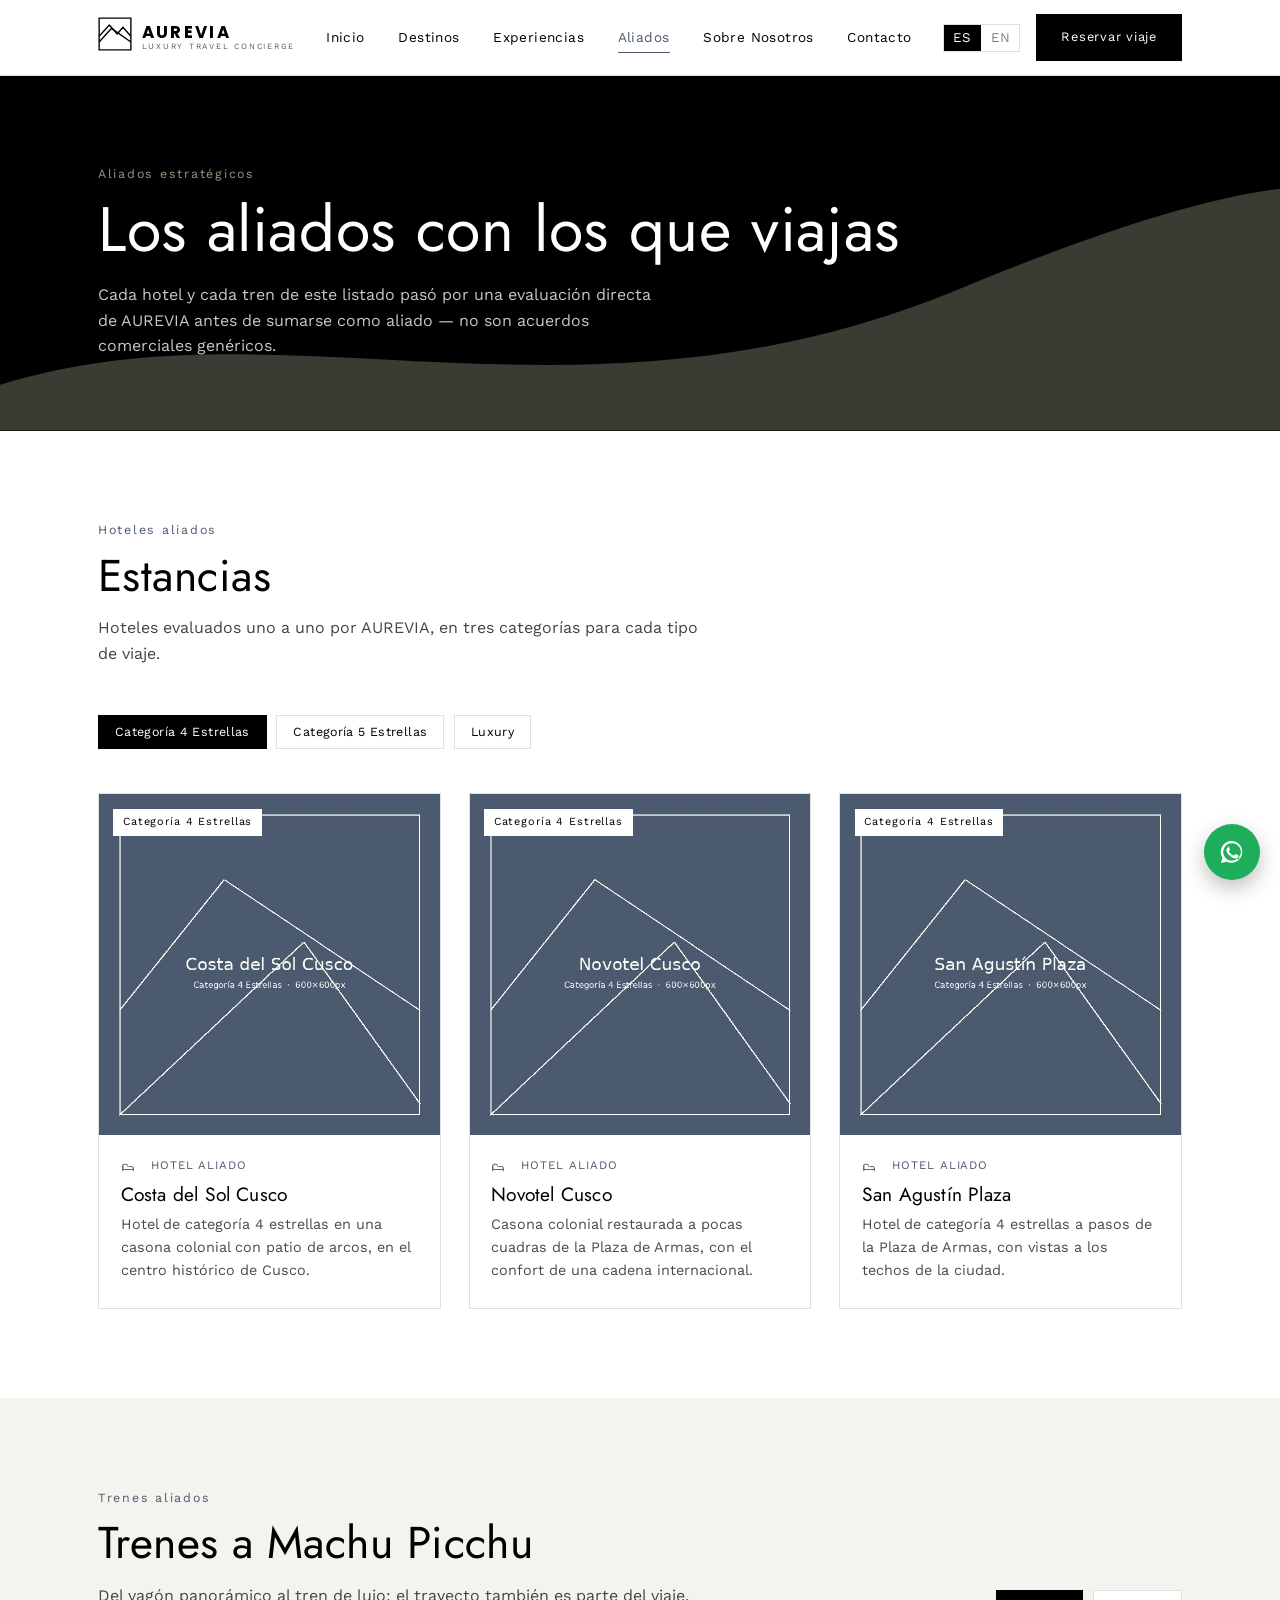
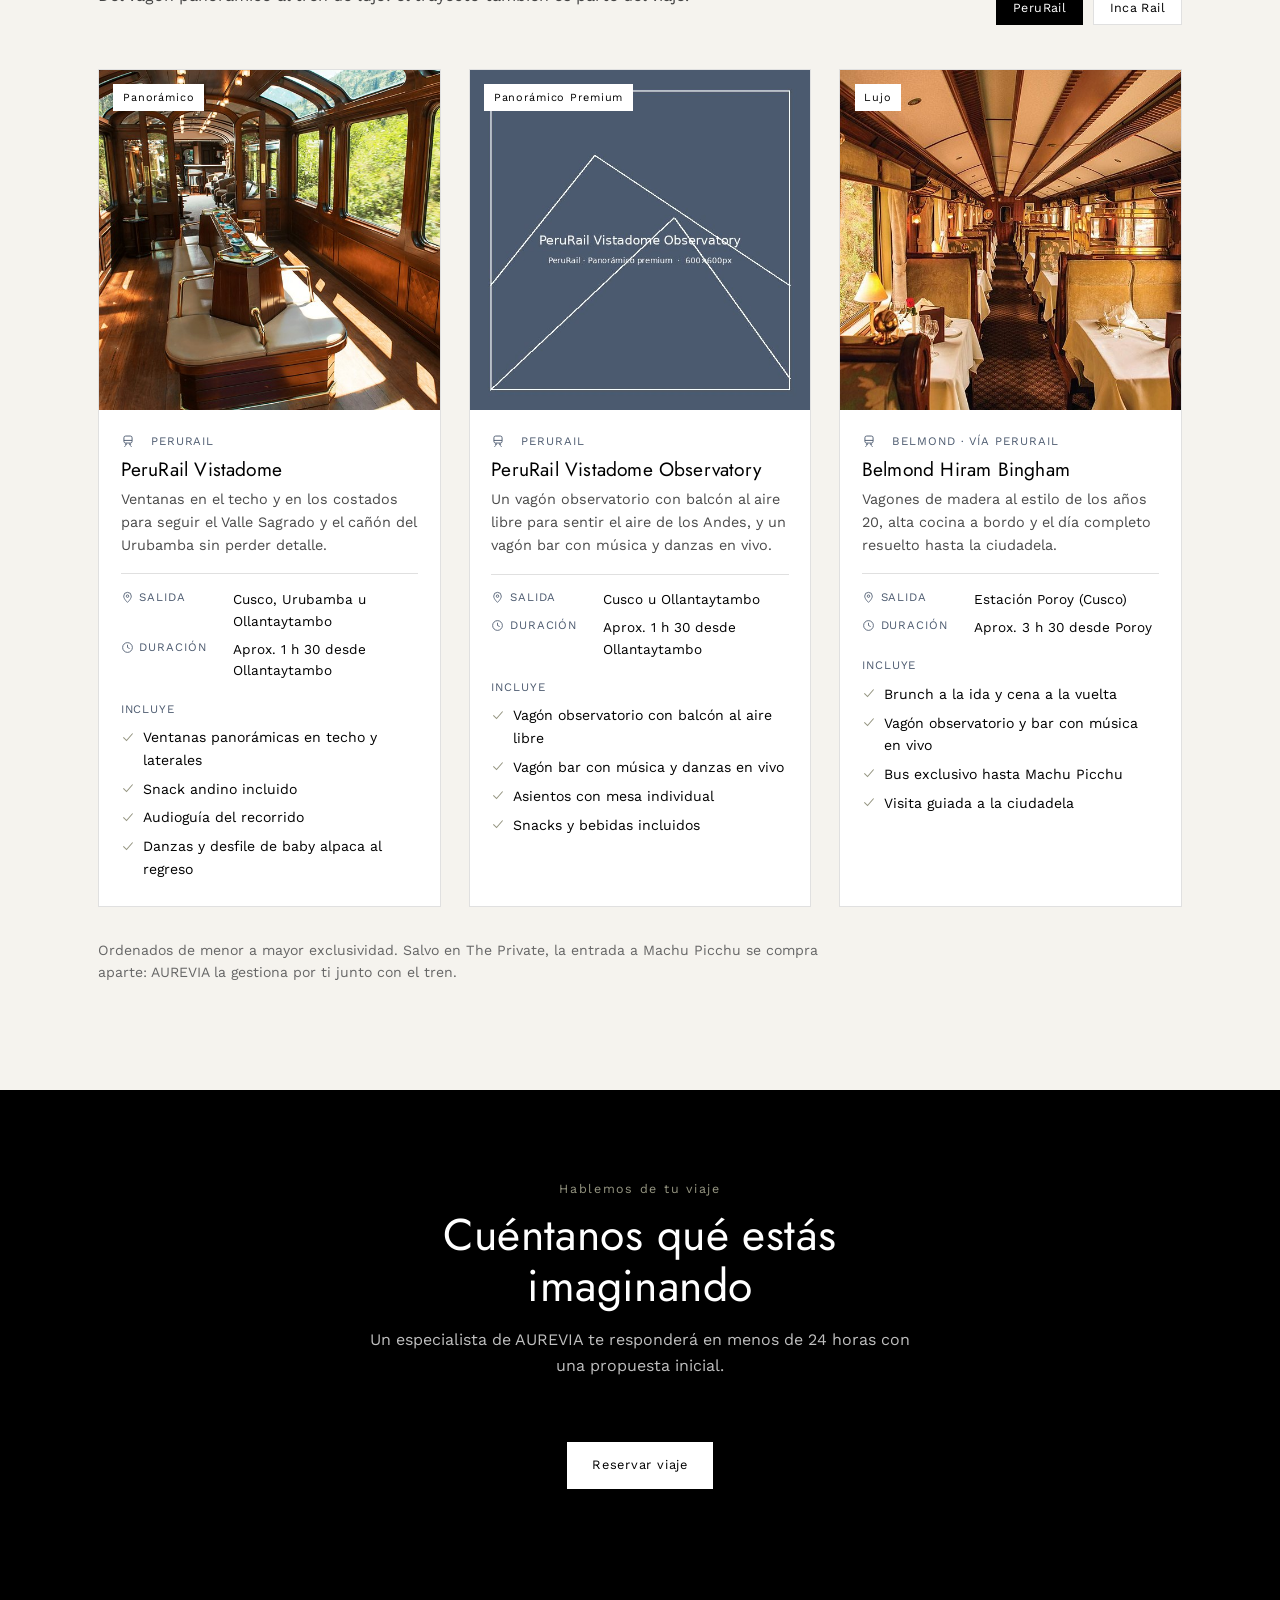
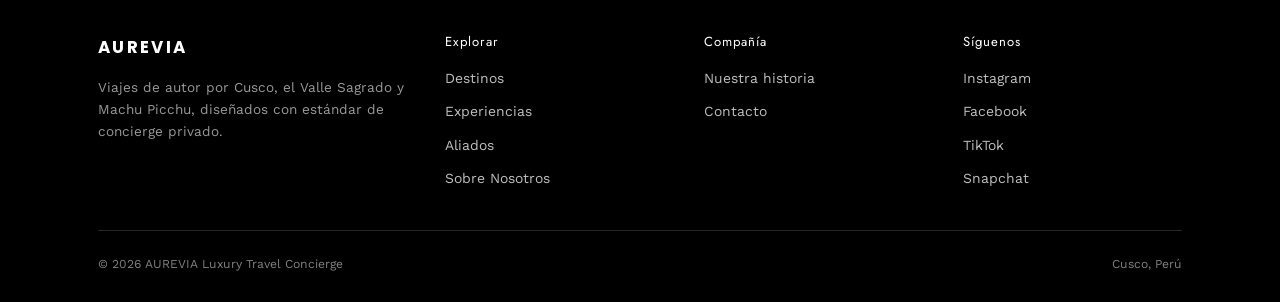
==== commit f652d2cf: "Trenes a Machu Picchu por empresa (PeruRail / Inca Rail) con salida, duración y lo que incluye cada " ====
--- a/aliados.html
+++ b/aliados.html
@@ -89,8 +89,10 @@
           <h2 data-i18n="trenes_title">Trenes a Machu Picchu</h2>
           <p data-i18n="trenes_lede">Del vagón panorámico al tren de lujo: el trayecto también es parte del viaje.</p>
         </div>
+        <div class="filter-row filter-row--inline" data-filter-for="trenes-grid" role="tablist"></div>
       </div>
       <div class="card-grid" id="trenes-grid"></div>
+      <p class="trenes-nota" data-i18n="trenes_nota">Ordenados de menor a mayor exclusividad. Salvo en The Private, la entrada a Machu Picchu se compra aparte: AUREVIA la gestiona por ti junto con el tren.</p>
     </div>
   </section>
 
--- a/css/style.css
+++ b/css/style.css
@@ -550,6 +550,17 @@
   display:flex; align-items:center; gap:.4rem;
 }
 .ally-card .card-body span.ally-kind svg{ width:14px; height:14px; }
+/* Trenes: salida, duración y lo que incluye */
+.ally-meta{ display:grid; gap:.35rem; margin:.5rem 0 0; padding-top:.85rem; border-top:1px solid var(--c-line); font-size:.85rem; }
+.ally-meta div{ display:flex; gap:.5rem; align-items:baseline; }
+.ally-meta dt{ display:flex; align-items:center; gap:.35rem; color:var(--c-blue); font-size:.72rem; letter-spacing:.08em; text-transform:uppercase; min-width:6.5rem; }
+.ally-meta dt svg{ width:13px; height:13px; flex:none; }
+.ally-meta dd{ margin:0; }
+.ally-feats-title{ margin-top:.6rem; font-size:.72rem; letter-spacing:.08em; text-transform:uppercase; color:var(--c-blue); }
+.ally-feats{ list-style:none; margin:0; padding:0; display:grid; gap:.4rem; font-size:.88rem; }
+.ally-feats li{ display:flex; gap:.5rem; align-items:flex-start; }
+.ally-feats li svg{ width:14px; height:14px; flex:none; margin-top:.25em; color:var(--c-olive); }
+.trenes-nota{ margin-top:2rem; font-size:.88rem; color:var(--c-muted, #666); max-width:720px; }
 
 /* ---------- Utilidades ---------- */
 .mt-lg{ margin-top:3rem; }
